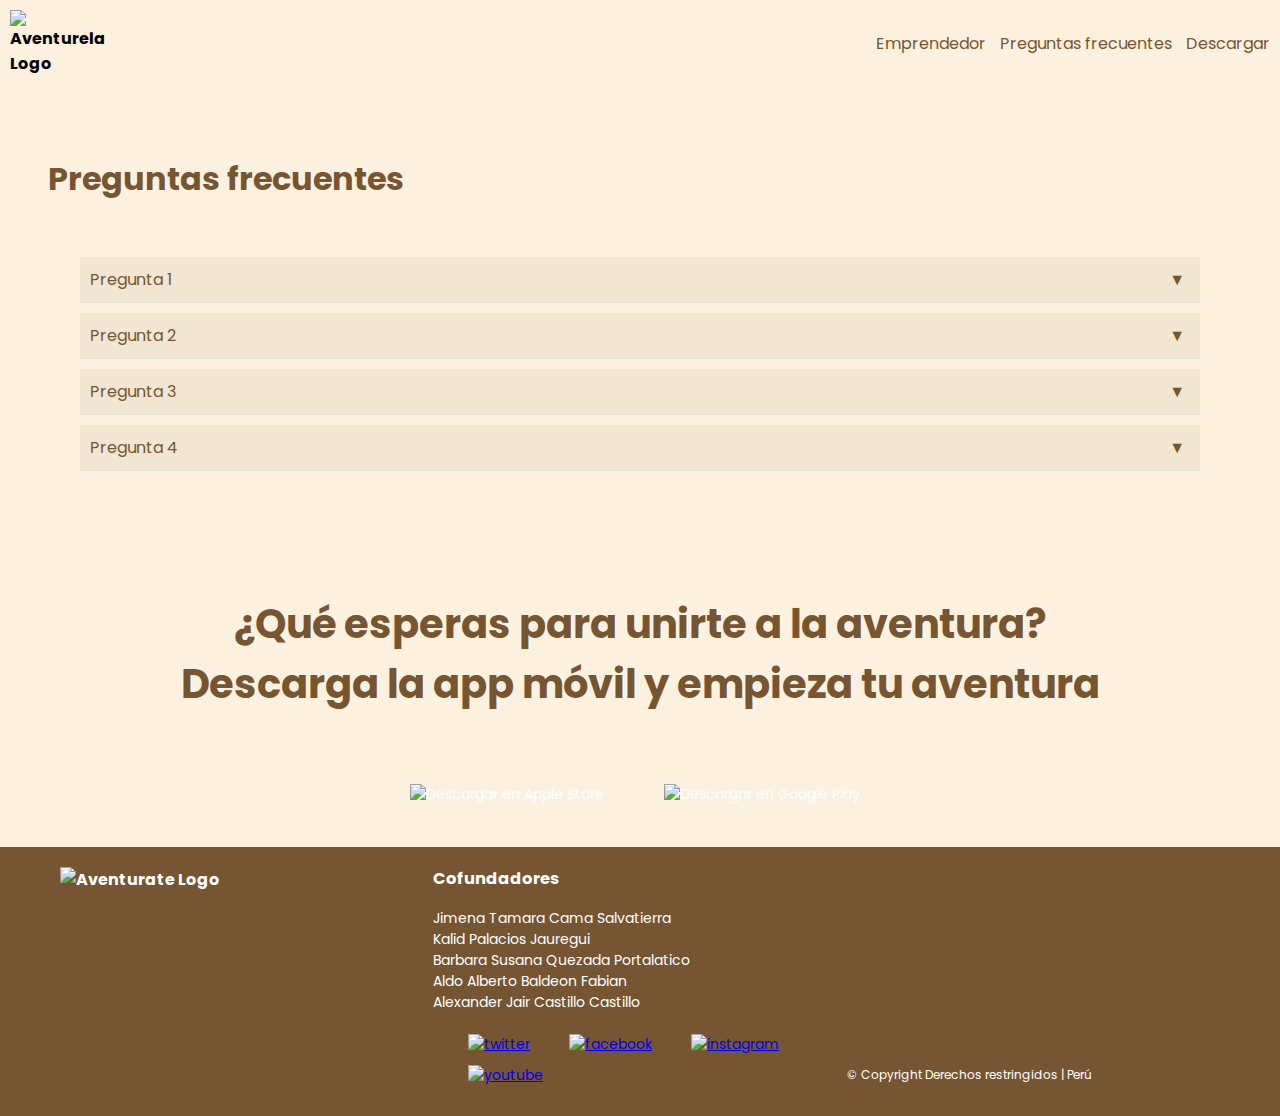
==== FAQ.html @ b8713747 "feat: fixed FAQ section" ====
<!DOCTYPE html>
<html lang="es">
<head>
    <meta charset="UTF-8">
    <meta name="viewport" content="width=device-width, initial-scale=1.0">
    <link rel="icon" href="assets/AventuraPeLogo.ico" type="image/x-icon">
    <script src="https://kit.fontawesome.com/9099537b6d.js" crossorigin="anonymous"></script>
    <link rel="preconnect" href="https://fonts.googleapis.com">
    <link rel="preconnect" href="https://fonts.gstatic.com" crossorigin>
    <link href="https://fonts.googleapis.com/css2?family=Poppins:ital,wght@0,100;0,200;0,300;0,400;0,500;0,600;0,700;0,800;0,900;1,100;1,200;1,300;1,400;1,500;1,600;1,700;1,800;1,900&display=swap" rel="stylesheet">
    <link rel="stylesheet" href="styles/styleFAQ.css">
    <title>AventuraPE | FAQ</title>
</head>
<body>
    <header>
        <img src="assets/AventuraPeLogo.png" alt="Aventurela Logo" class="logo">
        <nav>
            <a href="index.html">Emprendedor</a>
            <a href="FAQ.html">Preguntas frecuentes</a>
            <a href="#descarga">Descargar</a>
        </nav>
    </header>
    <div class="FAQ">
        <h1>Preguntas frecuentes</h1>
        <div class="faq-list">
            <div class="faq-item">
                <div class="faq-question">Pregunta 1</div>
                <div class="faq-answer">
                    <p>Respuesta a la pregunta 1...</p>
                </div>
            </div>
            <div class="faq-item">
                <div class="faq-question">Pregunta 2</div>
                <div class="faq-answer">
                    <p>Respuesta a la pregunta 2...</p>
                </div>
            </div>
            <div class="faq-item">
                <div class="faq-question">Pregunta 3</div>
                <div class="faq-answer">
                    <p>Respuesta a la pregunta 3...</p>
                </div>
            </div>
            <div class="faq-item">
                <div class="faq-question">Pregunta 4</div>
                <div class="faq-answer">
                    <p>Respuesta a la pregunta 4...</p>
                </div>
            </div>
        </div>
    </div>
    <div id="descarga" class="download-section"></div>
        <h2 class="download-title">¿Qué esperas para unirte a la aventura?
            <br> Descarga la app móvil y empieza tu aventura</h2>
        <div class="store-buttons">
            <a href="https://www.apple.com/app-store/" class="store-button apple-store" target="_blank">
                <img src="assets/appstore.png" alt="Descargar en Apple Store">
            </a>
            <a href="https://play.google.com/store" class="store-button google-play" target="_blank">
                <img src="assets/playstore.png" alt="Descargar en Google Play">
            </a>
        </div>
    </div>
    <footer class="footer">
        <div class="footer-column">
            <img src="assets/AventuraPeLogo.png" alt="Aventurate Logo" class="logo">
        </div>
        <div class="footer-column">
            <div class="cofundadores">
                <h3>Cofundadores</h3>
                Jimena Tamara Cama Salvatierra<br>
                Kalid Palacios Jauregui<br>
                Barbara Susana Quezada Portalatico<br>
                Aldo Alberto Baldeon Fabian<br>
                Alexander Jair Castillo Castillo<br><br>
                <a href="https://twitter.com" target="_blank" ><img src="assets/twitter.png" alt="twitter" class="social-button"></a>
                <a href="https://facebook.com" target="_blank"><img src="assets/facebook.png" alt="facebook" class="social-button"></a>
                <a href="https://instagram.com" target="_blank"><img src="assets/instagram.png" alt="instagram" class="social-button"></a>
                <a href="https://youtube.com"target="_blank"><img src="assets/youtube.png" alt="youtube" class="social-button"></a>
            </div>
        </div>
        <div class="footer-column">
            <p class="copyright">© Copyright Derechos restringidos | Perú</p>
        </div>
    </footer>

    <script>
        document.querySelectorAll('.faq-question').forEach(question => {
            question.addEventListener('click', () => {
                const answer = question.nextElementSibling;
                const isOpen = question.classList.contains('active');
                                document.querySelectorAll('.faq-question').forEach(q => {
                    q.classList.remove('active');
                    q.nextElementSibling.style.maxHeight = null;
                });
                if (!isOpen) {
                    question.classList.add('active');
                    answer.style.maxHeight = answer.scrollHeight + "px";
                }
            });
        });
    </script>
</body>
</html>
---- styles/styleFAQ.css ----
@import url('https://fonts.googleapis.com/css2?family=Poppins:ital,wght@0,100;0,200;0,300;0,400;0,500;0,600;0,700;0,800;0,900;1,100;1,200;1,300;1,400;1,500;1,600;1,700;1,800;1,900&display=swap');
:root {
    --color-primary: #FFC940;
    --color-secondary: #765532;
    --color-background: #FCF1DF;
    --white: #ffffff;
    --transparent-brown: #b7722962;
}  
body {
    font-family: Poppins, sans-serif;   
    margin: 0;
    padding: 0;
    background-color: #FCF1DF;  
}
section{
    height: 100vh;
}
header {
    padding: 10px;
    display: flex;
    justify-content: space-between;
    align-items: center;
}
.logo {
    width: 100px;
}
nav a {
    margin-left: 10px;
    text-decoration: none;
    color: var(--color-secondary);
}
.FAQ {
    margin: 0 auto;
    padding: 3em;
}
h1 {
    color: var(--color-secondary);
    text-align: left;
}
.faq-list{
    padding: 2em;
}
.faq-item {
    border-bottom: 1px solid #e0e0e0;
    margin-bottom: 10px;
}
.faq-question {
    background-color: #f0e6d2;
    color: var(--color-secondary);
    padding: 10px;
    cursor: pointer;
    position: relative;
    transition: background-color 0.3s;
}
.faq-question:hover {
    background-color: #e6d8b5;
}
.faq-question::after {
    content: '\25BC';
    position: absolute;
    right: 15px;
    transition: transform 0.3s;
}
.faq-question.active::after {
    transform: rotate(180deg);
}
.faq-answer {
    padding: 0 10px;
    max-height: 0;
    overflow: hidden;
    transition: max-height 0.3s ease-out;
}
.header {
    display: flex;
    justify-content: space-between;
    align-items: center;
    padding: 10px;
    background-color: #f0e6d2;
}
.logo {
    font-weight: bold;
}
.download-section {
    text-align: center;
}
.download-title {
    color:var(--color-secondary);
    font-size: 2.5em;
    margin-bottom: 1.5em;
    text-align: center;
}
.store-buttons {
    display: flex;
    justify-content: center;
    gap: 10px;
    margin-bottom: 2em;
}
.store-button {
    color: #fff;
    border-radius: 8px;
    padding: 10px 20px;
    display: flex;
    align-items: center;
    text-decoration: none;
    font-size: 14px;
}
.store-button img {
    margin-right: 10px;
}
footer {
    background-color: var(--color-secondary);
    color: white;
    padding: 20px;
    display: flex;
    justify-content: space-between;
}
.footer-column {
    flex: 1;
    display: flex;
    flex-direction: column;
}
.footer-column img {
    padding-left: 2.5em;
    height: 10em;
    width:fit-content;
    margin-bottom: 10px;
}
.cofundadores {
    font-size: 14px;
    line-height: 1.5;
}
.cofundadores h3 {
    margin-top: 0;
}
.social-icons {
    display: flex;
    gap: 10px;
    margin-top: 10px;
}
.cofundadores img {
    width:fit-content;
    height: 2.5em;
}
.copyright {
    font-size: 12px;
    margin-top: auto;
}
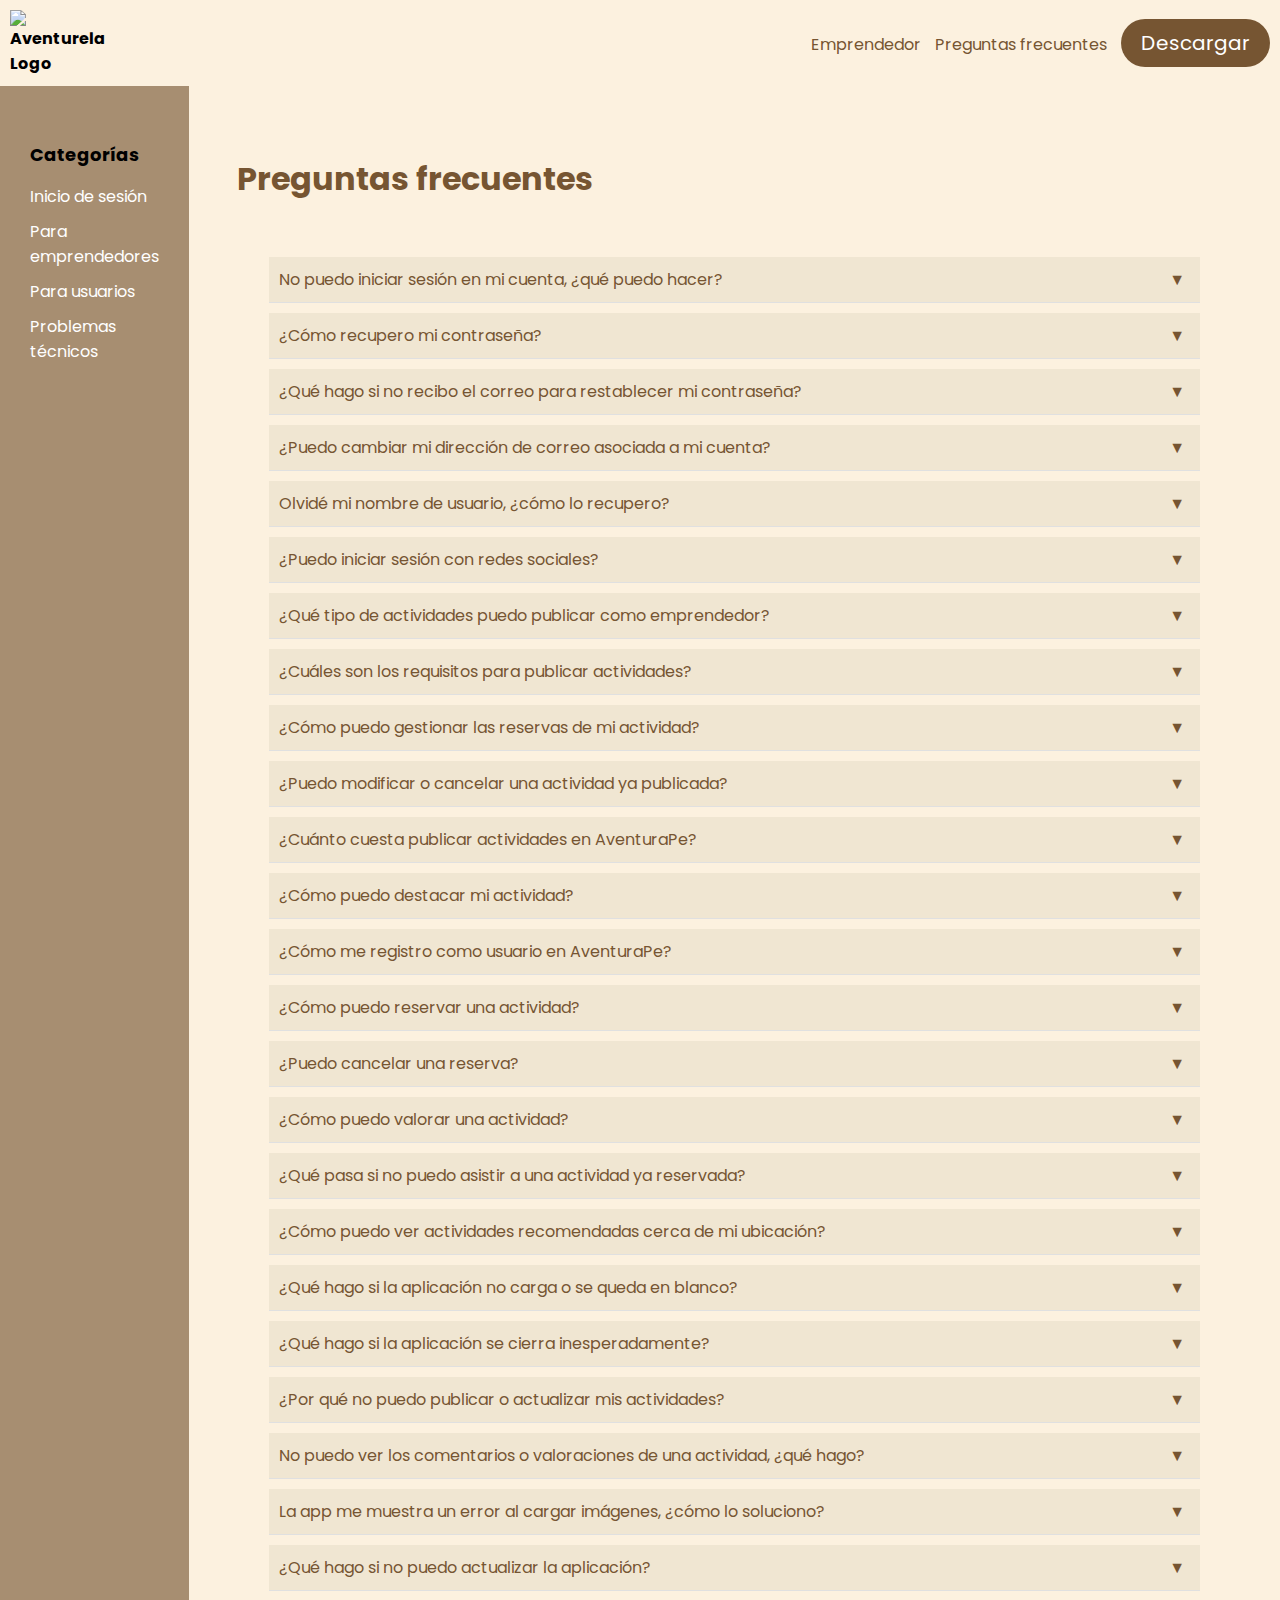
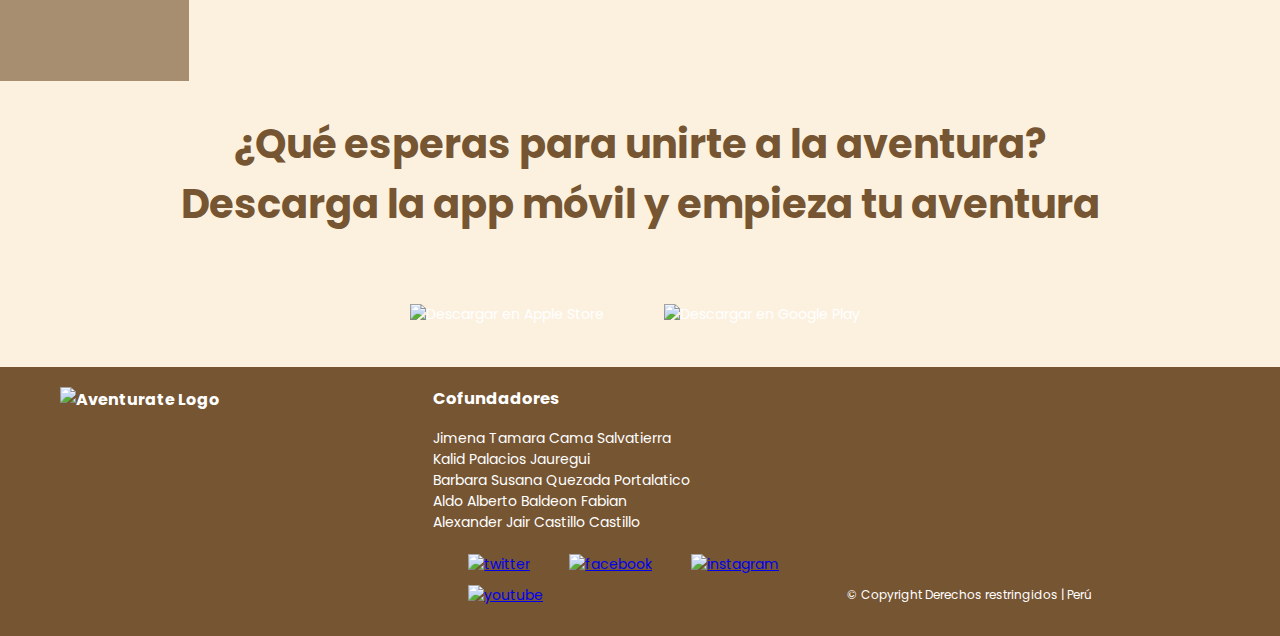
==== commit 0d71e3dd: "addQA" ====
--- a/FAQ.html
+++ b/FAQ.html
@@ -17,38 +17,200 @@
         <nav>
             <a href="index.html">Emprendedor</a>
             <a href="FAQ.html">Preguntas frecuentes</a>
-            <a href="#descarga">Descargar</a>
+            <a class="download-button-header" href="#descarga">Descargar</a>
         </nav>
     </header>
+<div class="container">
+    <div class="sidebar">
+        <h2>Categorías</h2>
+        <ul>
+            <li><a href="#" onclick="filterFAQ('login')">Inicio de sesión</a></li>
+            <li><a href="#" onclick="filterFAQ('emprendedor')">Para emprendedores</a></li>
+            <li><a href="#" onclick="filterFAQ('usuario')">Para usuarios</a></li>
+            <li><a href="#" onclick="filterFAQ('tecnico')">Problemas técnicos</a></li>
+        </ul>
+    </div>
     <div class="FAQ">
         <h1>Preguntas frecuentes</h1>
         <div class="faq-list">
-            <div class="faq-item">
-                <div class="faq-question">Pregunta 1</div>
-                <div class="faq-answer">
-                    <p>Respuesta a la pregunta 1...</p>
-                </div>
-            </div>
-            <div class="faq-item">
-                <div class="faq-question">Pregunta 2</div>
-                <div class="faq-answer">
-                    <p>Respuesta a la pregunta 2...</p>
-                </div>
-            </div>
-            <div class="faq-item">
-                <div class="faq-question">Pregunta 3</div>
-                <div class="faq-answer">
-                    <p>Respuesta a la pregunta 3...</p>
-                </div>
-            </div>
-            <div class="faq-item">
-                <div class="faq-question">Pregunta 4</div>
-                <div class="faq-answer">
-                    <p>Respuesta a la pregunta 4...</p>
-                </div>
-            </div>
+            <!-- Inicio de sesion -->
+            <div class="faq-item login">
+                <div class="faq-question">No puedo iniciar sesión en mi cuenta, ¿qué puedo hacer?</div>
+                <div class="faq-answer">
+                    <p>Asegúrate de que estás utilizando las credenciales correctas. Si olvidaste tu contraseña, utiliza la opción de "Recuperar contraseña." Si el problema persiste, ponte en contacto con nuestro equipo de soporte para obtener ayuda adicional.</p>
+                </div>
+            </div>
+            
+            <div class="faq-item login">
+                <div class="faq-question">¿Cómo recupero mi contraseña?</div>
+                <div class="faq-answer">
+                    <p>Haz clic en "Recuperar contraseña" en la página de inicio de sesión, ingresa tu correo electrónico, y te enviaremos un enlace para restablecerla.</p>
+                </div>
+            </div>
+            
+            <div class="faq-item login">
+                <div class="faq-question">¿Qué hago si no recibo el correo para restablecer mi contraseña?</div>
+                <div class="faq-answer">
+                    <p>Revisa tu carpeta de spam o intenta reenviar el correo. Si aún no lo recibes, ponte en contacto con soporte.</p>
+                </div>
+            </div>
+            
+            <div class="faq-item login">
+                <div class="faq-question">¿Puedo cambiar mi dirección de correo asociada a mi cuenta?</div>
+                <div class="faq-answer">
+                    <p>No, pero puedes crear una nueva cuenta con la nueva dirección de correo. Para mover tus datos a la nueva cuenta, contáctanos.</p>
+                </div>
+            </div>
+            
+            <div class="faq-item login">
+                <div class="faq-question">Olvidé mi nombre de usuario, ¿cómo lo recupero?</div>
+                <div class="faq-answer">
+                    <p>Puedes iniciar sesión con tu dirección de correo electrónico o recuperar tu nombre de usuario contactando con soporte.</p>
+                </div>
+            </div>
+            
+            <div class="faq-item login">
+                <div class="faq-question">¿Puedo iniciar sesión con redes sociales?</div>
+                <div class="faq-answer">
+                    <p>Sí, puedes vincular tu cuenta de AventuraPe con redes sociales como Google o Facebook para iniciar sesión de manera rápida.</p>
+                </div>
+            </div>
+            
+            <!-- Para emprededores -->
+            <div class="faq-item emprendedor">
+                <div class="faq-question">¿Qué tipo de actividades puedo publicar como emprendedor?</div>
+                <div class="faq-answer">
+                    <p>Si tienes un negocio o local, puedes publicar actividades como talleres, eventos culturales, clases de cocina, rutas guiadas, entre otros, que ofrezcan experiencias únicas para nuestros usuarios.</p>
+                </div>
+            </div>
+            
+            <div class="faq-item emprendedor">
+                <div class="faq-question">¿Cuáles son los requisitos para publicar actividades?</div>
+                <div class="faq-answer">
+                    <p>Debes ser un emprendedor registrado en nuestra plataforma y cumplir con las normativas de publicación que AventuraPe tiene establecidas.</p>
+                </div>
+            </div>
+            
+            <div class="faq-item emprendedor">
+                <div class="faq-question">¿Cómo puedo gestionar las reservas de mi actividad?</div>
+                <div class="faq-answer">
+                    <p>A través del panel de control en tu cuenta, podrás ver las reservas hechas por los usuarios y gestionarlas directamente.</p>
+                </div>
+            </div>
+            
+            <div class="faq-item emprendedor">
+                <div class="faq-question">¿Puedo modificar o cancelar una actividad ya publicada?</div>
+                <div class="faq-answer">
+                    <p>Sí, puedes modificar la información o cancelar la actividad desde tu panel de control, siempre que informes a los usuarios con suficiente antelación.</p>
+                </div>
+            </div>
+            
+            <div class="faq-item emprendedor">
+                <div class="faq-question">¿Cuánto cuesta publicar actividades en AventuraPe?</div>
+                <div class="faq-answer">
+                    <p>La publicación de actividades es gratuita, pero ofrecemos planes premium con mayor visibilidad para tus actividades.</p>
+                </div>
+            </div>
+            
+            <div class="faq-item emprendedor">
+                <div class="faq-question">¿Cómo puedo destacar mi actividad?</div>
+                <div class="faq-answer">
+                    <p>Puedes optar por un plan de promoción en el cual tu actividad será mostrada en los primeros resultados y tendrá mayor visibilidad.</p>
+                </div>
+            </div>
+            
+            <!-- Para usuarios-->
+            <div class="faq-item usuario">
+                <div class="faq-question">¿Cómo me registro como usuario en AventuraPe?</div>
+                <div class="faq-answer">
+                    <p>Solo debes crear una cuenta a través de nuestra app y seguir los pasos indicados para comenzar a explorar microaventuras.</p>
+                </div>
+            </div>
+            
+            <div class="faq-item usuario">
+                <div class="faq-question">¿Cómo puedo reservar una actividad?</div>
+                <div class="faq-answer">
+                    <p>Puedes buscar una actividad que te interese y, una vez dentro de los detalles de la actividad, hacer clic en "Reservar".</p>
+                </div>
+            </div>
+            
+            <div class="faq-item usuario">
+                <div class="faq-question">¿Puedo cancelar una reserva?</div>
+                <div class="faq-answer">
+                    <p>Sí, desde tu perfil puedes ver tus reservas activas y cancelarlas siempre que sea dentro del plazo permitido por el emprendedor.</p>
+                </div>
+            </div>
+            
+            <div class="faq-item usuario">
+                <div class="faq-question">¿Cómo puedo valorar una actividad?</div>
+                <div class="faq-answer">
+                    <p>Una vez que hayas participado en la actividad, podrás dejar una valoración y comentarios desde la sección de tu perfil.</p>
+                </div>
+            </div>
+            
+            <div class="faq-item usuario">
+                <div class="faq-question">¿Qué pasa si no puedo asistir a una actividad ya reservada?</div>
+                <div class="faq-answer">
+                    <p>Si no puedes asistir, asegúrate de cancelar tu reserva lo antes posible para evitar inconvenientes tanto para ti como para el emprendedor.</p>
+                </div>
+            </div>
+            
+            <div class="faq-item usuario">
+                <div class="faq-question">¿Cómo puedo ver actividades recomendadas cerca de mi ubicación?</div>
+                <div class="faq-answer">
+                    <p>AventuraPe utiliza tu ubicación para recomendarte actividades cercanas. Solo asegúrate de tener activados los permisos de ubicación en la app.</p>
+                </div>
+            </div>
+            
+            <!-- Problemas tecnicos -->
+            <div class="faq-item tecnico">
+                <div class="faq-question">¿Qué hago si la aplicación no carga o se queda en blanco?</div>
+                <div class="faq-answer">
+                    <p>Verifica tu conexión a internet y asegúrate de tener la última versión de la aplicación instalada. Si el problema persiste, puedes intentar reiniciar tu dispositivo o contactarnos para soporte técnico.</p>
+                </div>
+            </div>
+            
+            <div class="faq-item tecnico">
+                <div class="faq-question">¿Qué hago si la aplicación se cierra inesperadamente?</div>
+                <div class="faq-answer">
+                    <p>Cierra y vuelve a abrir la aplicación. Si el problema persiste, intenta desinstalarla y reinstalarla. Asegúrate de que tu dispositivo cumpla con los requisitos mínimos para ejecutar la app.</p>
+                </div>
+            </div>
+            
+            <div class="faq-item tecnico">
+                <div class="faq-question">¿Por qué no puedo publicar o actualizar mis actividades?</div>
+                <div class="faq-answer">
+                    <p>Esto puede deberse a un problema de conexión o una actualización pendiente en la app. Verifica si los campos obligatorios están completos y el formato es correcto.</p>
+                </div>
+            </div>
+            
+            <div class="faq-item tecnico">
+                <div class="faq-question">No puedo ver los comentarios o valoraciones de una actividad, ¿qué hago?</div>
+                <div class="faq-answer">
+                    <p>Intenta cerrar y volver a abrir la app. Si el problema persiste, verifica si hay actualizaciones pendientes o contacta con soporte.</p>
+                </div>
+            </div>
+            
+            <div class="faq-item tecnico">
+                <div class="faq-question">La app me muestra un error al cargar imágenes, ¿cómo lo soluciono?</div>
+                <div class="faq-answer">
+                    <p>Esto podría ser un problema de conexión o del formato de la imagen. Verifica que cumpla con los requisitos de tamaño y formato establecidos.</p>
+                </div>
+            </div>
+            
+            <div class="faq-item tecnico">
+                <div class="faq-question">¿Qué hago si no puedo actualizar la aplicación?</div>
+                <div class="faq-answer">
+                    <p>Asegúrate de tener suficiente espacio en tu dispositivo y una conexión estable. Si no puedes actualizar, intenta desinstalar y volver a instalar la app.</p>
+                </div>
+            </div>
+            
+
         </div>
     </div>
+</div>
+
+
     <div id="descarga" class="download-section"></div>
         <h2 class="download-title">¿Qué esperas para unirte a la aventura?
             <br> Descarga la app móvil y empieza tu aventura</h2>
@@ -99,6 +261,17 @@
                 }
             });
         });
+
+        function filterFAQ(category) {
+            var faqItems = document.querySelectorAll('.faq-item');
+                        faqItems.forEach(function(item) {
+                            if (item.classList.contains(category)) {
+                                item.style.display = 'block';
+                            } else {
+                                item.style.display = 'none';
+                            }
+                        });
+                    }
     </script>
 </body>
 </html>--- a/styles/styleFAQ.css
+++ b/styles/styleFAQ.css
@@ -6,6 +6,45 @@
     --white: #ffffff;
     --transparent-brown: #b7722962;
 }  
+
+.container {
+    display: flex;
+}
+
+.sidebar {
+    width: 200px;
+    background-color: #765532a2;
+    padding: 30px;
+    padding-top: 40px;
+}
+
+.sidebar h2 {
+    font-size: 18px;
+    margin-bottom: 10px;
+}
+
+.sidebar ul {
+    list-style: none;
+    padding: 0;
+}
+
+.sidebar ul li {
+    margin-bottom: 10px;
+}
+
+.sidebar ul li a {
+    font-family: Poppins, sans-serif;   
+    color: #ffffff;
+    text-decoration: solid;
+    font-size: 16px;
+}
+
+.sidebar ul li a:hover {
+    color: #5a3711;
+    cursor: pointer;
+    font-weight: bold;
+}
+
 body {
     font-family: Poppins, sans-serif;   
     margin: 0;
@@ -28,6 +67,19 @@
     margin-left: 10px;
     text-decoration: none;
     color: var(--color-secondary);
+}
+.download-button-header{
+    background-color: var(--color-secondary);
+    color: var(--white);
+    border: none;
+    border-radius: 2em;
+    padding: 10px 20px;
+    font-size: 20px;
+    cursor: pointer;
+}
+.download-button-header:hover{
+    background-color: var(--color-primary);
+    color: var(--white);
 }
 .FAQ {
     margin: 0 auto;
@@ -144,4 +196,96 @@
 .copyright {
     font-size: 12px;
     margin-top: auto;
+}
+/* Media queries */
+
+@media (max-width: 768px) {
+    section{
+        height: auto;
+    }
+    .FAQ {
+        padding: 2em;
+    }
+
+    .faq-list {
+        padding: 1em;
+    }
+
+    .faq-item {
+        margin-bottom: 5px;
+    }
+
+    .faq-question {
+        padding: 5px;
+    }
+
+    .download-section {
+        padding: 2em;
+    }
+
+    .download-title {
+        font-size: 2em;
+    }
+
+    .store-buttons {
+        flex-direction: column;
+    }
+
+    .store-button {
+        margin-bottom: 10px;
+    }
+
+    footer {
+        flex-direction: column;
+    }
+
+    .footer-column {
+        margin-bottom: 20px;
+    }
+    
+}
+
+@media (max-width: 480px) {
+    section{
+        height: auto;
+    }
+    .FAQ {
+        padding: 1em;
+    }
+
+    .faq-list {
+        padding: 0.5em;
+    }
+
+    .faq-item {
+        margin-bottom: 2px;
+    }
+
+    .faq-question {
+        padding: 2px;
+    }
+
+    .download-section {
+        padding: 1em;
+    }
+
+    .download-title {
+        font-size: 1.5em;
+    }
+
+    .store-button {
+        font-size: 12px;
+    }
+
+    footer {
+        padding: 10px;
+    }
+
+    .cofundadores {
+        font-size: 12px;
+    }
+
+    .copyright {
+        font-size: 10px;
+    }
 }